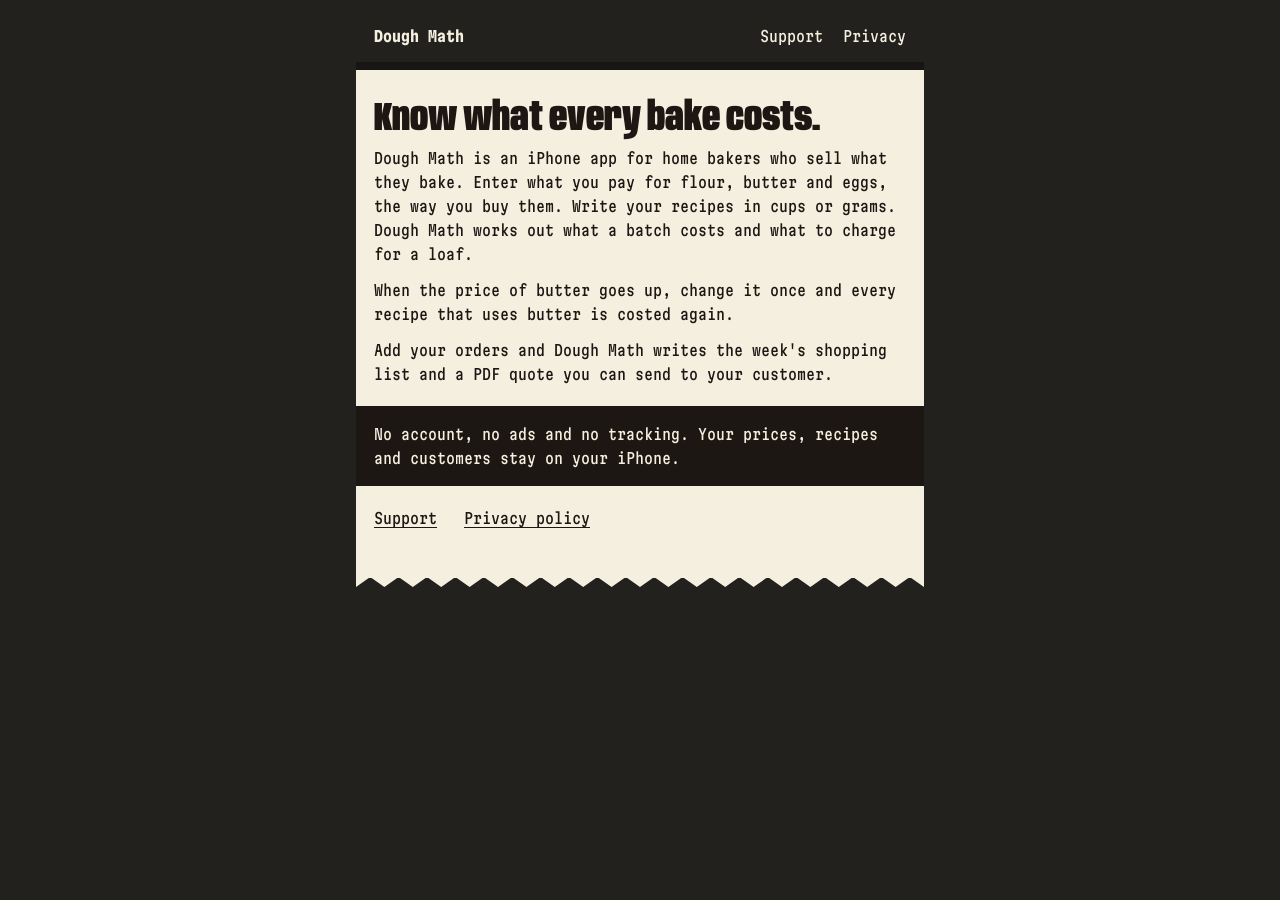
==== index.html @ d73449f0 "Dough Math landing, privacy and support pages" ====
<!doctype html>
<html lang="en">
<head>
<meta charset="utf-8">
<meta name="viewport" content="width=device-width, initial-scale=1">
<title>Dough Math</title>
<meta name="description" content="Dough Math: recipe costing, order planning and quotes for home bakers, on iPhone.">
<link rel="stylesheet" href="style.css">
</head>
<body>
<div class="counter">
<nav><a class="name" href="./">Dough Math</a><a href="support.html">Support</a><a href="privacy.html">Privacy</a></nav>
<div class="slot"></div>
<main class="slip">
  <h1>Know what every bake costs.</h1>
  <p>Dough Math is an iPhone app for home bakers who sell what they bake. Enter what you pay for flour, butter and eggs, the way you buy them. Write your recipes in cups or grams. Dough Math works out what a batch costs and what to charge for a loaf.</p>
  <p>When the price of butter goes up, change it once and every recipe that uses butter is costed again.</p>
  <p>Add your orders and Dough Math writes the week's shopping list and a PDF quote you can send to your customer.</p>
  <div class="band"><p>No account, no ads and no tracking. Your prices, recipes and customers stay on your iPhone.</p></div>
  <p style="margin-top:20px"><a href="support.html">Support</a> &nbsp; <a href="privacy.html">Privacy policy</a></p>
</main>
<div class="tear"></div>
</div>
</body>
</html>
---- style.css ----
@font-face {
  font-family: "Martian Mono";
  src: url("fonts/MartianMono.ttf") format("truetype");
  font-weight: 100 800;
  font-stretch: 75% 112.5%;
  font-display: swap;
}
@font-face {
  font-family: "Anybody";
  src: url("fonts/Anybody.ttf") format("truetype");
  font-weight: 100 900;
  font-stretch: 50% 150%;
  font-display: swap;
}
:root {
  --paper: #F5EFE0;
  --counter: #23211E;
  --slot: #171614;
  --ink: #1C1713;
  --faded: #5E554B;
  --counter-print: #F5EFE0;
}
@media (prefers-color-scheme: dark) {
  :root {
    --paper: #443C32;
    --counter: #131211;
    --slot: #060505;
    --ink: #F5EFE0;
    --faded: #B9AE9D;
    --counter-print: #F5EFE0;
  }
}
* { box-sizing: border-box; }
body {
  margin: 0;
  background: var(--counter);
  color: var(--ink);
  font: 400 15px/1.6 "Martian Mono", ui-monospace, Menlo, monospace;
  font-stretch: 75%;
  font-variant-numeric: tabular-nums;
}
.counter { max-width: 600px; margin: 0 auto; padding: 24px 16px 64px; }
nav { display: flex; gap: 20px; align-items: baseline; padding: 0 18px 14px; }
nav a { color: var(--counter-print); text-decoration: none; }
nav a:hover, nav a:focus-visible { text-decoration: underline; }
nav .name { font-weight: 700; margin-right: auto; }
.slot { height: 8px; background: var(--slot); }
.slip { background: var(--paper); padding: 28px 18px 36px; }
.tear {
  height: 10px;
  background: var(--paper);
  clip-path: polygon(0 0, 100% 0, 100% 100%, 97.5% 0, 95% 100%, 92.5% 0, 90% 100%, 87.5% 0, 85% 100%, 82.5% 0, 80% 100%, 77.5% 0, 75% 100%, 72.5% 0, 70% 100%, 67.5% 0, 65% 100%, 62.5% 0, 60% 100%, 57.5% 0, 55% 100%, 52.5% 0, 50% 100%, 47.5% 0, 45% 100%, 42.5% 0, 40% 100%, 37.5% 0, 35% 100%, 32.5% 0, 30% 100%, 27.5% 0, 25% 100%, 22.5% 0, 20% 100%, 17.5% 0, 15% 100%, 12.5% 0, 10% 100%, 7.5% 0, 5% 100%, 2.5% 0, 0 100%);
  margin-top: -1px;
}
h1 {
  font: 900 40px/1.05 "Anybody", "Arial Narrow", sans-serif;
  font-stretch: 62%;
  margin: 0 0 6px;
}
h2 { font-size: 16px; font-weight: 700; line-height: 1.4; margin: 28px 0 4px; }
p, ul { margin: 0 0 12px; }
ul { padding-left: 20px; }
a { color: var(--ink); text-underline-offset: 3px; }
.faded { color: var(--faded); font-size: 13px; }
.band { background: var(--ink); color: var(--paper); padding: 16px 18px; margin: 20px -18px 4px; }
.band p { margin: 0; }
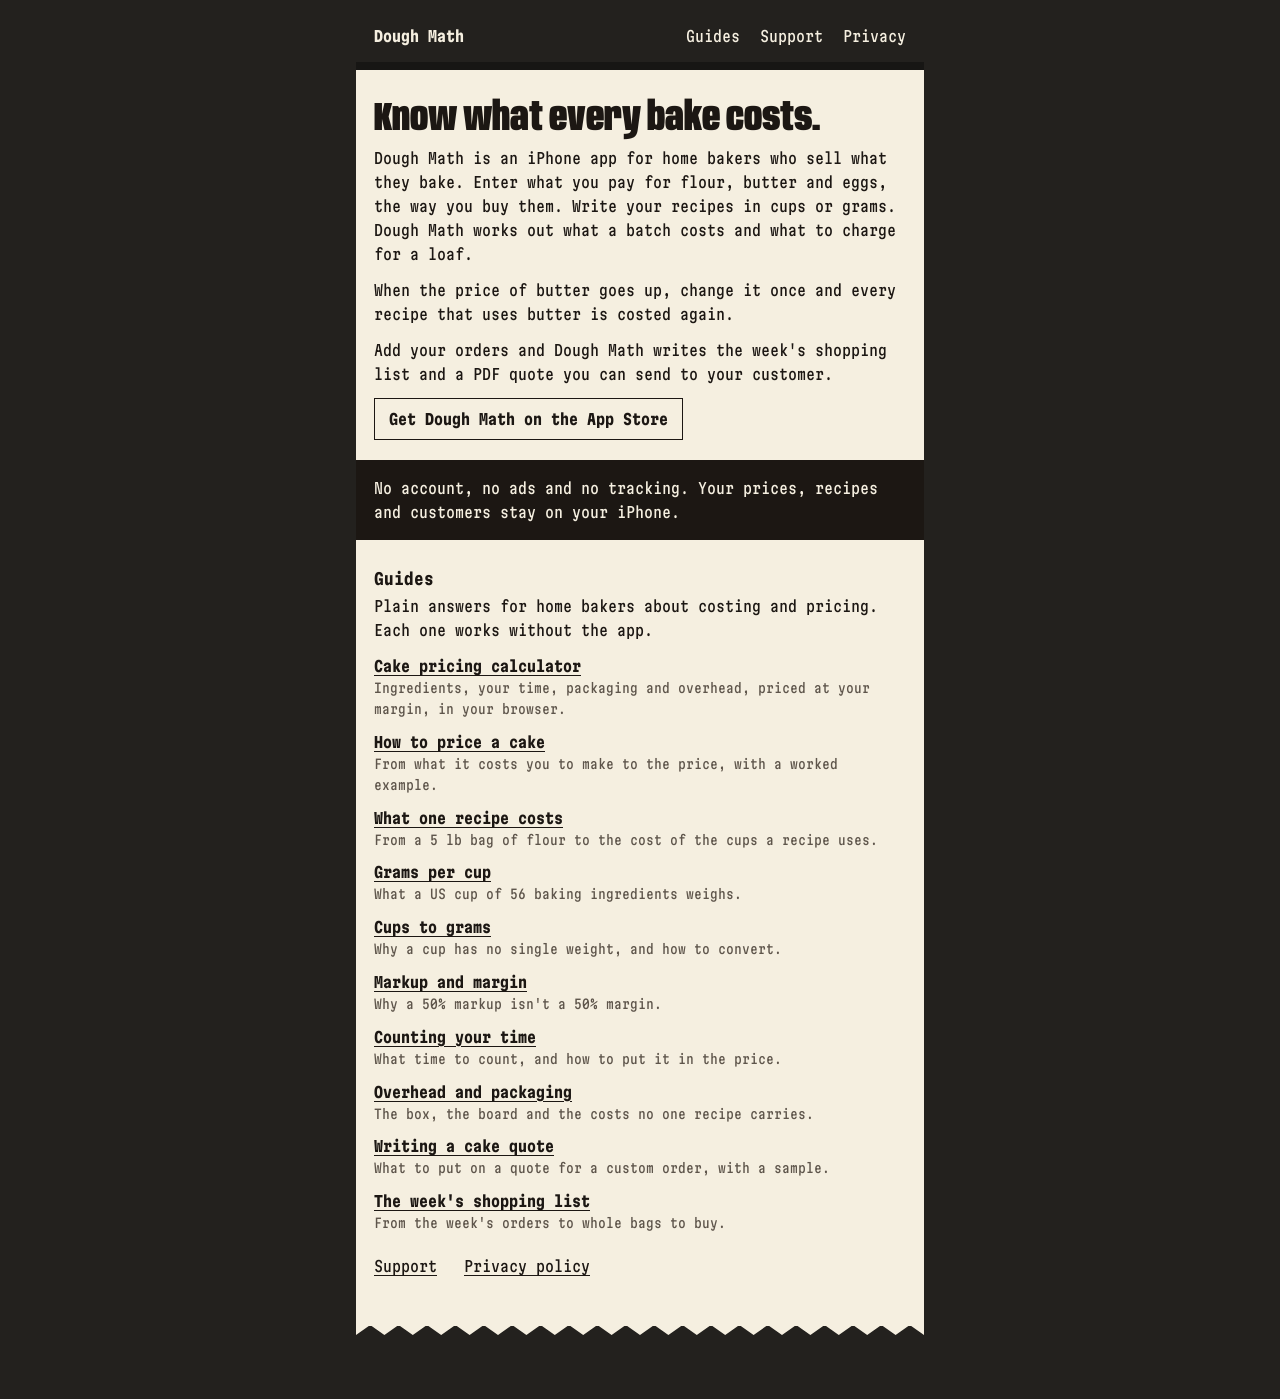
==== commit 2a292570: "Ten guide pages, a free pricing calculator, campaign-tagged App Store links; privacy page: the ratin" ====
--- a/index.html
+++ b/index.html
@@ -5,18 +5,36 @@
 <meta name="viewport" content="width=device-width, initial-scale=1">
 <title>Dough Math</title>
 <meta name="description" content="Dough Math: recipe costing, order planning and quotes for home bakers, on iPhone.">
+<link rel="canonical" href="https://andrewham1lton.github.io/dough-math/">
+<meta name="apple-itunes-app" content="app-id=6837884777">
 <link rel="stylesheet" href="style.css">
 </head>
 <body>
 <div class="counter">
-<nav><a class="name" href="./">Dough Math</a><a href="support.html">Support</a><a href="privacy.html">Privacy</a></nav>
+<nav><a class="name" href="./">Dough Math</a><a href="./#guides">Guides</a><a href="support.html">Support</a><a href="privacy.html">Privacy</a></nav>
 <div class="slot"></div>
 <main class="slip">
   <h1>Know what every bake costs.</h1>
   <p>Dough Math is an iPhone app for home bakers who sell what they bake. Enter what you pay for flour, butter and eggs, the way you buy them. Write your recipes in cups or grams. Dough Math works out what a batch costs and what to charge for a loaf.</p>
   <p>When the price of butter goes up, change it once and every recipe that uses butter is costed again.</p>
   <p>Add your orders and Dough Math writes the week's shopping list and a PDF quote you can send to your customer.</p>
+  <p><a class="store" href="https://apps.apple.com/app/apple-store/id6837884777?pt=128607626&amp;ct=site-home&amp;mt=8">Get Dough Math on the App Store</a></p>
   <div class="band"><p>No account, no ads and no tracking. Your prices, recipes and customers stay on your iPhone.</p></div>
+
+  <h2 id="guides">Guides</h2>
+  <p>Plain answers for home bakers about costing and pricing. Each one works without the app.</p>
+  <ul class="guides">
+    <li><a href="cake-pricing-calculator.html">Cake pricing calculator</a><span>Ingredients, your time, packaging and overhead, priced at your margin, in your browser.</span></li>
+    <li><a href="how-to-price-a-cake.html">How to price a cake</a><span>From what it costs you to make to the price, with a worked example.</span></li>
+    <li><a href="recipe-cost-from-bag-prices.html">What one recipe costs</a><span>From a 5 lb bag of flour to the cost of the cups a recipe uses.</span></li>
+    <li><a href="grams-per-cup-baking.html">Grams per cup</a><span>What a US cup of 56 baking ingredients weighs.</span></li>
+    <li><a href="cups-to-grams-baking.html">Cups to grams</a><span>Why a cup has no single weight, and how to convert.</span></li>
+    <li><a href="markup-vs-margin-for-bakers.html">Markup and margin</a><span>Why a 50% markup isn&#x27;t a 50% margin.</span></li>
+    <li><a href="labor-cost-in-baking.html">Counting your time</a><span>What time to count, and how to put it in the price.</span></li>
+    <li><a href="overhead-and-packaging-costs.html">Overhead and packaging</a><span>The box, the board and the costs no one recipe carries.</span></li>
+    <li><a href="custom-cake-quote.html">Writing a cake quote</a><span>What to put on a quote for a custom order, with a sample.</span></li>
+    <li><a href="bakery-shopping-list.html">The week&#x27;s shopping list</a><span>From the week&#x27;s orders to whole bags to buy.</span></li>
+  </ul>
   <p style="margin-top:20px"><a href="support.html">Support</a> &nbsp; <a href="privacy.html">Privacy policy</a></p>
 </main>
 <div class="tear"></div>
--- a/style.css
+++ b/style.css
@@ -64,3 +64,64 @@
 .faded { color: var(--faded); font-size: 13px; }
 .band { background: var(--ink); color: var(--paper); padding: 16px 18px; margin: 20px -18px 4px; }
 .band p { margin: 0; }
+h2[id] { scroll-margin-top: 16px; }
+ol { margin: 0 0 12px; padding-left: 22px; }
+li { margin-bottom: 4px; }
+.lede { font-size: 16px; }
+.line { display: flex; align-items: baseline; margin: 0 0 6px; }
+.line .lead { flex: 1 1 12px; min-width: 12px; margin: 0 6px; border-bottom: 2px dotted var(--faded); }
+.line .fig { white-space: nowrap; text-align: right; }
+.line.sum { border-top: 1.5px solid var(--ink); padding-top: 8px; margin-top: 8px; font-weight: 700; }
+.line .note { color: var(--faded); }
+table { width: 100%; border-collapse: collapse; font-size: 13px; margin: 0 0 16px; }
+caption { text-align: left; font-weight: 700; font-size: 14px; padding: 12px 0 4px; }
+th { text-align: left; font-weight: 400; color: var(--faded); padding: 2px 0 4px; vertical-align: bottom; }
+td { padding: 2px 0; vertical-align: baseline; }
+tbody th { color: var(--ink); padding: 2px 0; vertical-align: baseline; }
+th.fig, td.fig { text-align: right; padding-left: 10px; white-space: nowrap; }
+.fits { border: 1.5px solid var(--ink); padding: 14px 16px 4px; margin: 8px 0 0; }
+a.store { display: inline-block; border: 1.5px solid var(--ink); padding: 8px 14px; font-weight: 700; text-decoration: none; }
+a.store:hover, a.store:focus-visible { text-decoration: underline; }
+.guides { list-style: none; padding: 0; }
+.guides li { margin-bottom: 10px; }
+.guides a { font-weight: 700; }
+.guides span { display: block; color: var(--faded); font-size: 13px; }
+footer { padding: 20px 18px 0; color: var(--counter-print); font-size: 13px; }
+footer a { color: var(--counter-print); }
+footer p { margin: 0 0 8px; }
+.calc fieldset { border: 0; margin: 0; padding: 0; }
+.field { display: flex; align-items: center; justify-content: space-between; gap: 12px; margin: 0 0 10px; }
+.field label { flex: 1 1 auto; }
+.field .unit { color: var(--faded); }
+.field input {
+  flex: 0 0 9.5ch;
+  width: 9.5ch;
+  font: inherit;
+  font-stretch: 75%;
+  text-align: right;
+  color: var(--ink);
+  background: transparent;
+  border: 1.5px solid var(--ink);
+  border-radius: 0;
+  padding: 6px 8px;
+}
+.field input:focus-visible, a:focus-visible { outline: 2px solid var(--ink); outline-offset: 2px; }
+.field input[aria-invalid="true"] { border-width: 3px; }
+.hint { color: var(--faded); font-size: 12px; margin: -6px 0 10px; }
+.hint.problem { color: var(--ink); font-weight: 700; }
+.band .big {
+  display: inline-block;
+  font-weight: 800;
+  font-size: 26px;
+  line-height: 1;
+  transform: scaleY(1.5);
+  transform-origin: 0 100%;
+  margin-top: 16px;
+}
+.band .line .lead { border-bottom-color: var(--paper); }
+footer a:focus-visible, nav a:focus-visible { outline-color: var(--counter-print); }
+.calc legend { padding: 0; margin: 0 0 12px; }
+nav .name { white-space: nowrap; }
+@media (max-width: 420px) {
+  nav { gap: 14px; font-size: 14px; }
+}
